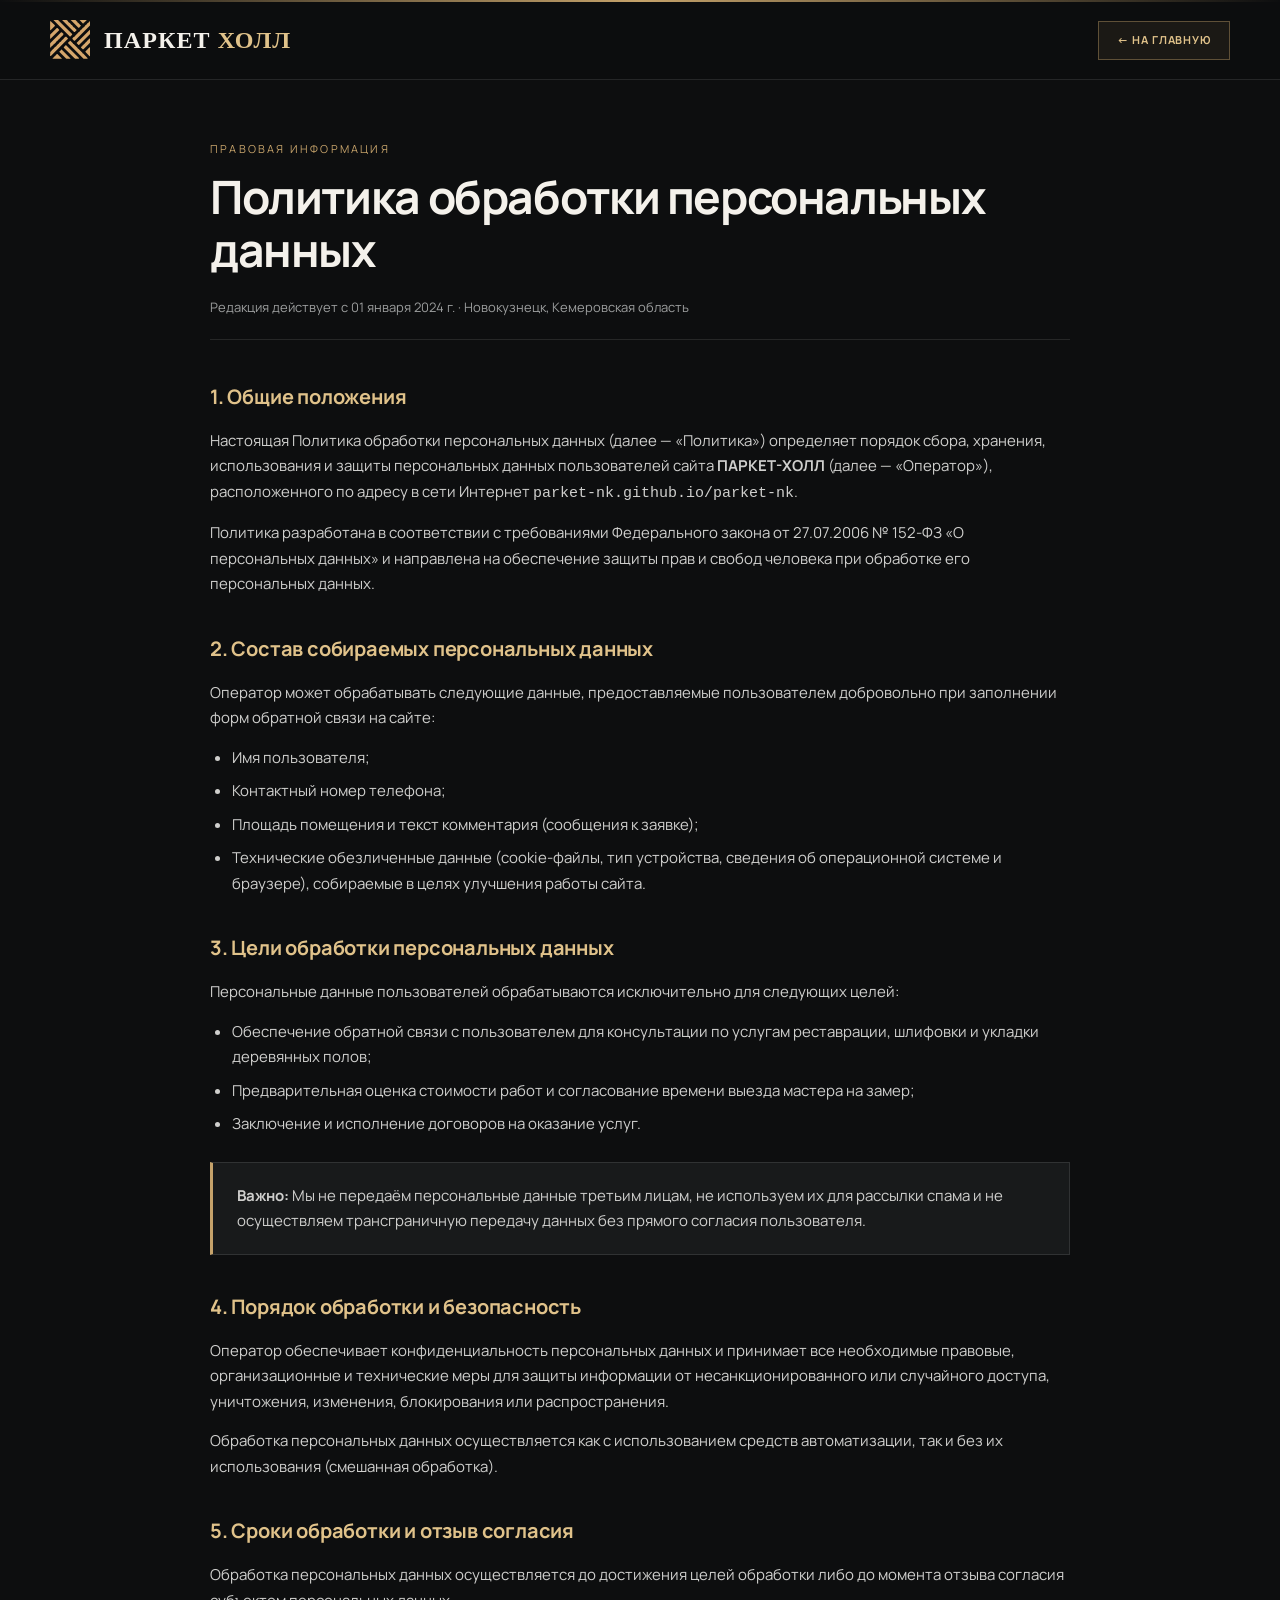
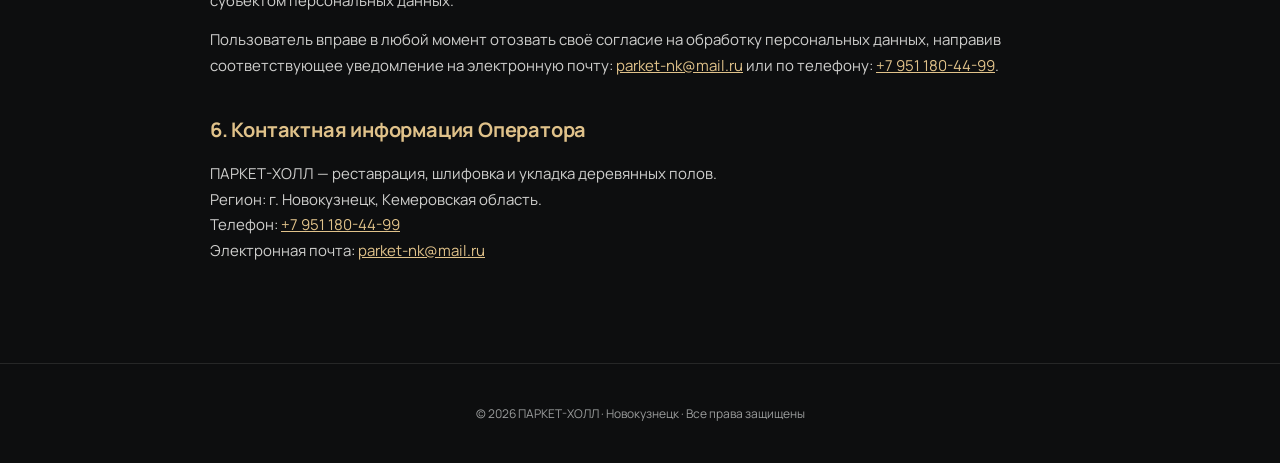
==== privacy.html @ da5a9d1c "Add privacy policy page" ====
<!DOCTYPE html>
<html lang="ru">
<head>
<meta charset="UTF-8">
<meta name="viewport" content="width=device-width, initial-scale=1.0, viewport-fit=cover">
<meta name="theme-color" content="#111111">
<meta name="robots" content="noindex, follow">
<title>Политика обработки персональных данных — ПАРКЕТ-ХОЛЛ</title>
<link rel="icon" type="image/svg+xml" href="assets/sibir-parket-final.svg">
<style>
@import url('https://fonts.googleapis.com/css2?family=Manrope:wght@400;500;600;700;800&family=Playfair+Display:wght@500;600&display=swap');

:root{
  --bg:#0d0e0f;--bg2:#131516;--panel:#181a1b;
  --line:rgba(255,255,255,.10);--text:#f4f1eb;--muted:#9b9d9d;
  --gold:#c5a26a;--gold2:#e0c28a;--white:#fff;
  --ease:cubic-bezier(.2,.8,.2,1);
}
*{box-sizing:border-box}
html{scroll-behavior:smooth}
body{
  margin:0;background:var(--bg);color:var(--text);
  font-family:Manrope,Arial,sans-serif;line-height:1.7;overflow-x:hidden;
}
.topline{height:2px;background:linear-gradient(90deg,transparent,var(--gold),transparent)}
.header{
  height:78px;display:flex;align-items:center;border-bottom:1px solid var(--line);
  background:rgba(13,14,15,.95);backdrop-filter:blur(18px);
}
.header-inner{
  width:min(1180px,calc(100% - 40px));margin:auto;display:flex;align-items:center;justify-content:space-between;gap:20px;
}
.logo-brand{display:flex;align-items:center;gap:14px;color:inherit;text-decoration:none}
.logo-mark-image{
  width:40px;height:40px;display:block;flex:0 0 40px;
  background:url("assets/sibir-parket-final.svg") center/134% no-repeat;
}
.logo-wordmark{
  font-family:"Cormorant Garamond",Georgia,serif;font-size:24px;font-weight:600;letter-spacing:.045em;color:#f4f1eb;
}
.logo-wordmark span:last-child{color:var(--gold2)}
.btn-back{
  display:inline-flex;align-items:center;gap:8px;padding:9px 18px;
  border:1px solid rgba(197,162,106,.4);background:rgba(197,162,106,.08);color:var(--gold2);
  text-decoration:none;font-size:11px;font-weight:700;letter-spacing:.08em;text-transform:uppercase;transition:.25s var(--ease);
}
.btn-back:hover{background:var(--gold);color:#111}

.content-wrap{
  width:min(860px,calc(100% - 40px));margin:60px auto 100px;
}
.kicker{color:var(--gold);font-size:11px;text-transform:uppercase;letter-spacing:.2em;margin-bottom:12px}
h1{
  font-size:clamp(30px,4.5vw,46px);line-height:1.15;letter-spacing:-.03em;margin:0 0 20px;font-weight:700;
}
.date-note{color:var(--muted);font-size:13px;margin-bottom:40px;padding-bottom:20px;border-bottom:1px solid var(--line)}
h2{
  font-size:20px;margin:35px 0 14px;color:var(--gold2);font-weight:700;letter-spacing:-.01em;
}
p, li{color:#cfcfcd;font-size:15px;margin:0 0 14px}
ul{margin:0 0 20px;padding-left:22px}
li{margin-bottom:8px}
.highlight-box{
  background:var(--panel);border:1px solid var(--line);border-left:3px solid var(--gold);
  padding:20px 24px;margin:25px 0;
}
.highlight-box p:last-child{margin-bottom:0}

footer{padding:40px 0;border-top:1px solid var(--line);text-align:center;color:var(--muted);font-size:12px}
@media(max-width:640px){
  .content-wrap{margin:35px auto 60px}
  .header{height:64px}
  .logo-wordmark{font-size:18px}
  .logo-mark-image{width:32px;height:32px;flex-basis:32px}
  .btn-back{padding:7px 12px;font-size:10px}
}
</style>
</head>
<body>
<div class="topline"></div>
<header class="header">
  <div class="header-inner">
    <a class="logo-brand" href="index.html" aria-label="На главную">
      <span class="logo-mark-image" aria-hidden="true"></span>
      <span class="logo-wordmark"><span>ПАРКЕТ</span> <span>ХОЛЛ</span></span>
    </a>
    <a class="btn-back" href="index.html">← На главную</a>
  </div>
</header>

<main class="content-wrap">
  <div class="kicker">Правовая информация</div>
  <h1>Политика обработки персональных данных</h1>
  <div class="date-note">Редакция действует с 01 января 2024 г. · Новокузнецк, Кемеровская область</div>

  <h2>1. Общие положения</h2>
  <p>Настоящая Политика обработки персональных данных (далее — «Политика») определяет порядок сбора, хранения, использования и защиты персональных данных пользователей сайта <strong>ПАРКЕТ-ХОЛЛ</strong> (далее — «Оператор»), расположенного по адресу в сети Интернет <code>parket-nk.github.io/parket-nk</code>.</p>
  <p>Политика разработана в соответствии с требованиями Федерального закона от 27.07.2006 № 152-ФЗ «О персональных данных» и направлена на обеспечение защиты прав и свобод человека при обработке его персональных данных.</p>

  <h2>2. Состав собираемых персональных данных</h2>
  <p>Оператор может обрабатывать следующие данные, предоставляемые пользователем добровольно при заполнении форм обратной связи на сайте:</p>
  <ul>
    <li>Имя пользователя;</li>
    <li>Контактный номер телефона;</li>
    <li>Площадь помещения и текст комментария (сообщения к заявке);</li>
    <li>Технические обезличенные данные (cookie-файлы, тип устройства, сведения об операционной системе и браузере), собираемые в целях улучшения работы сайта.</li>
  </ul>

  <h2>3. Цели обработки персональных данных</h2>
  <p>Персональные данные пользователей обрабатываются исключительно для следующих целей:</p>
  <ul>
    <li>Обеспечение обратной связи с пользователем для консультации по услугам реставрации, шлифовки и укладки деревянных полов;</li>
    <li>Предварительная оценка стоимости работ и согласование времени выезда мастера на замер;</li>
    <li>Заключение и исполнение договоров на оказание услуг.</li>
  </ul>

  <div class="highlight-box">
    <p><strong>Важно:</strong> Мы не передаём персональные данные третьим лицам, не используем их для рассылки спама и не осуществляем трансграничную передачу данных без прямого согласия пользователя.</p>
  </div>

  <h2>4. Порядок обработки и безопасность</h2>
  <p>Оператор обеспечивает конфиденциальность персональных данных и принимает все необходимые правовые, организационные и технические меры для защиты информации от несанкционированного или случайного доступа, уничтожения, изменения, блокирования или распространения.</p>
  <p>Обработка персональных данных осуществляется как с использованием средств автоматизации, так и без их использования (смешанная обработка).</p>

  <h2>5. Сроки обработки и отзыв согласия</h2>
  <p>Обработка персональных данных осуществляется до достижения целей обработки либо до момента отзыва согласия субъектом персональных данных.</p>
  <p>Пользователь вправе в любой момент отозвать своё согласие на обработку персональных данных, направив соответствующее уведомление на электронную почту: <a href="mailto:parket-nk@mail.ru" style="color:var(--gold2)">parket-nk@mail.ru</a> или по телефону: <a href="tel:+79511804499" style="color:var(--gold2)">+7 951 180-44-99</a>.</p>

  <h2>6. Контактная информация Оператора</h2>
  <p>ПАРКЕТ-ХОЛЛ — реставрация, шлифовка и укладка деревянных полов.<br>
  Регион: г. Новокузнецк, Кемеровская область.<br>
  Телефон: <a href="tel:+79511804499" style="color:var(--gold2)">+7 951 180-44-99</a><br>
  Электронная почта: <a href="mailto:parket-nk@mail.ru" style="color:var(--gold2)">parket-nk@mail.ru</a></p>
</main>

<footer>
  <div class="container">© 2026 ПАРКЕТ-ХОЛЛ · Новокузнецк · Все права защищены</div>
</footer>
</body>
</html>
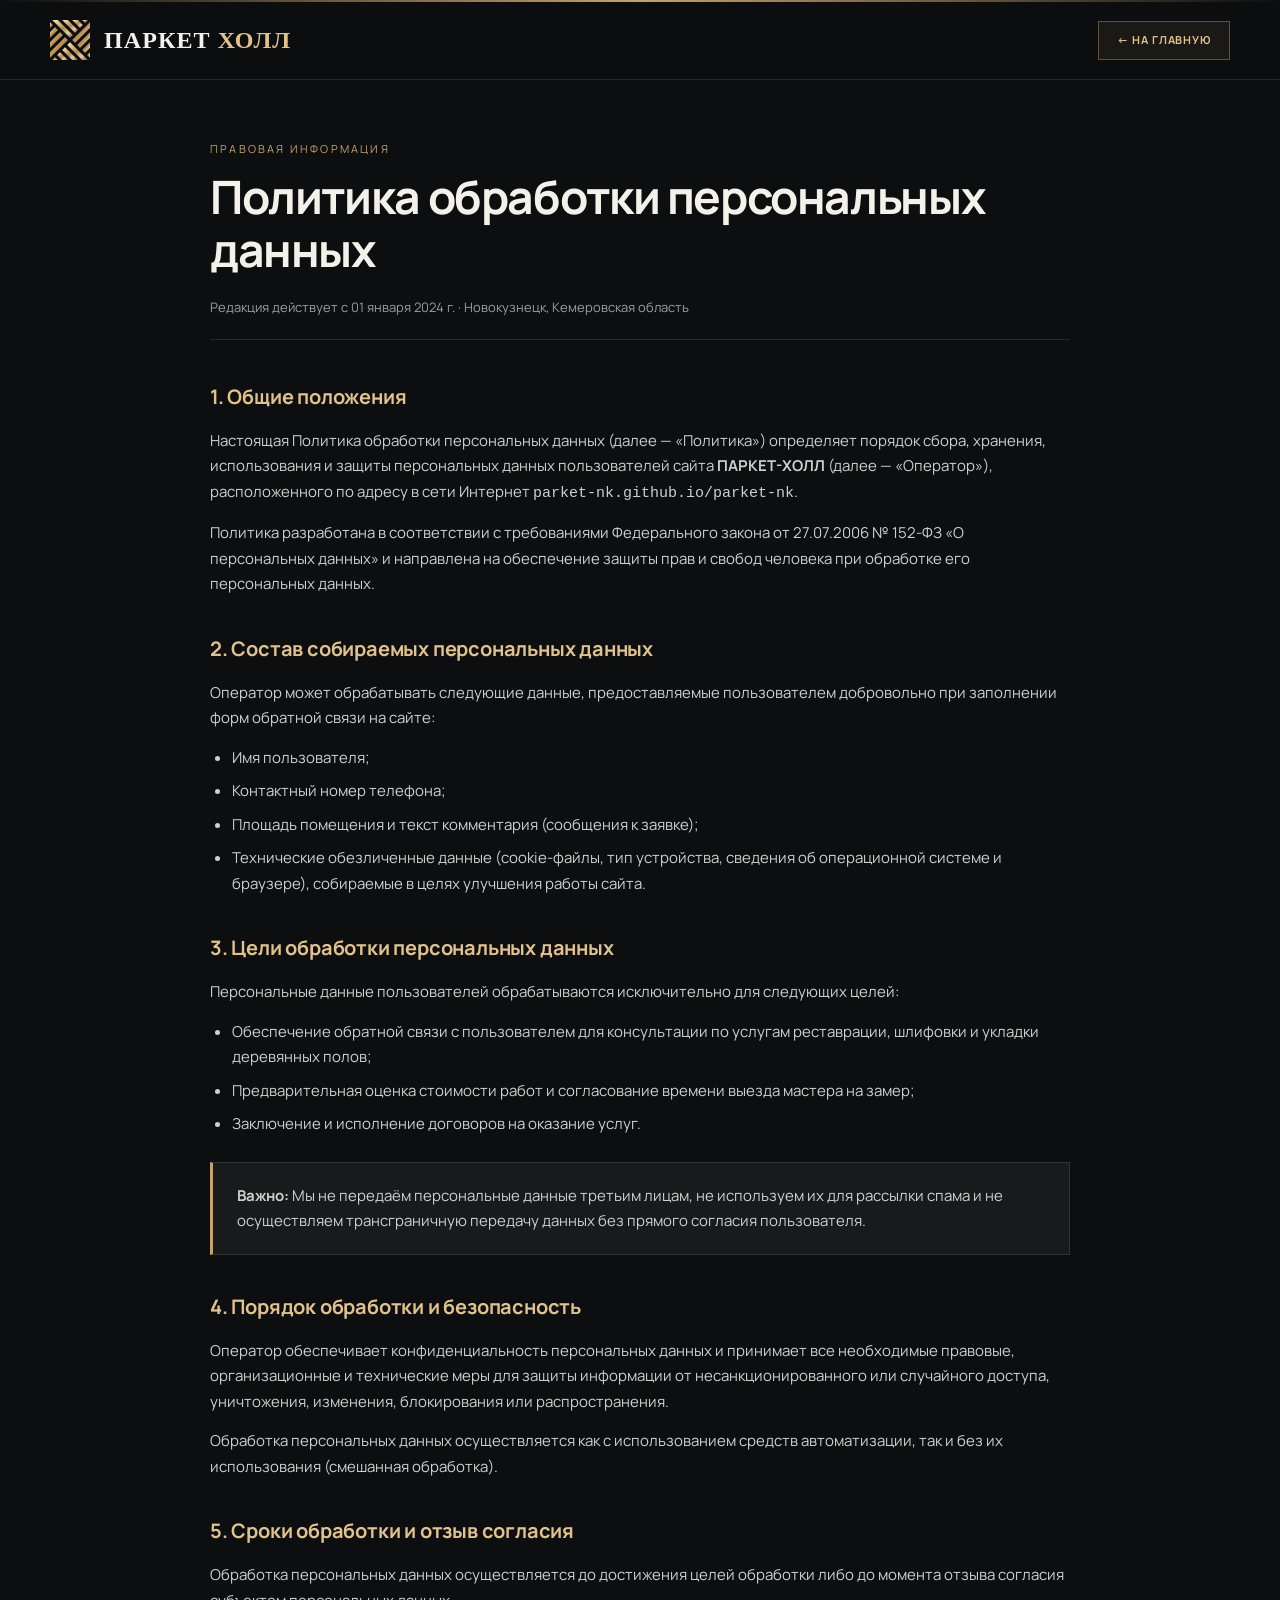
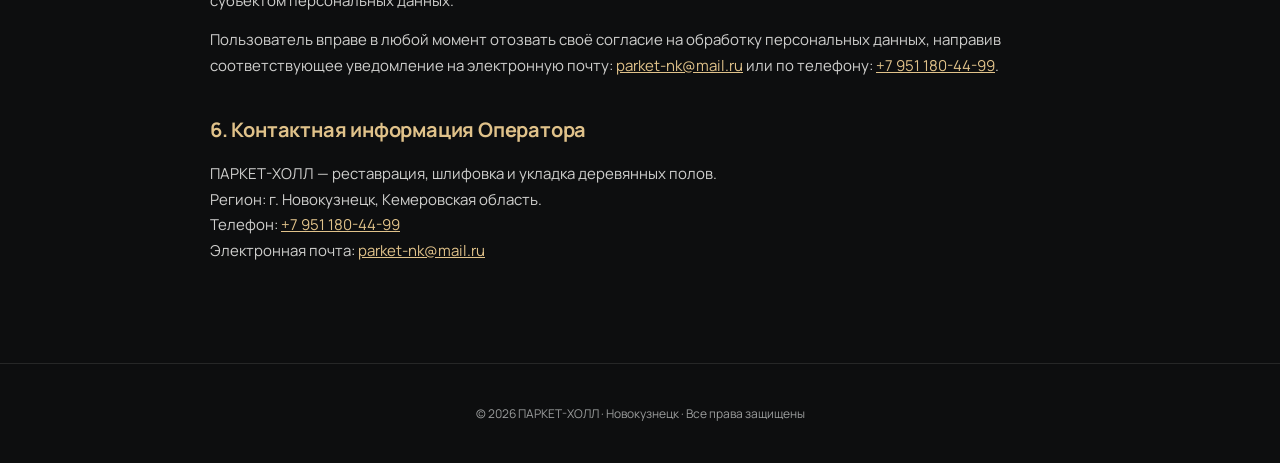
==== commit 1baae07a: "Update privacy page logo to contain tight vector" ====
--- a/privacy.html
+++ b/privacy.html
@@ -33,7 +33,7 @@
 .logo-brand{display:flex;align-items:center;gap:14px;color:inherit;text-decoration:none}
 .logo-mark-image{
   width:40px;height:40px;display:block;flex:0 0 40px;
-  background:url("assets/sibir-parket-final.svg") center/134% no-repeat;
+  background:url("assets/sibir-parket-final.svg") center/contain no-repeat;
 }
 .logo-wordmark{
   font-family:"Cormorant Garamond",Georgia,serif;font-size:24px;font-weight:600;letter-spacing:.045em;color:#f4f1eb;
